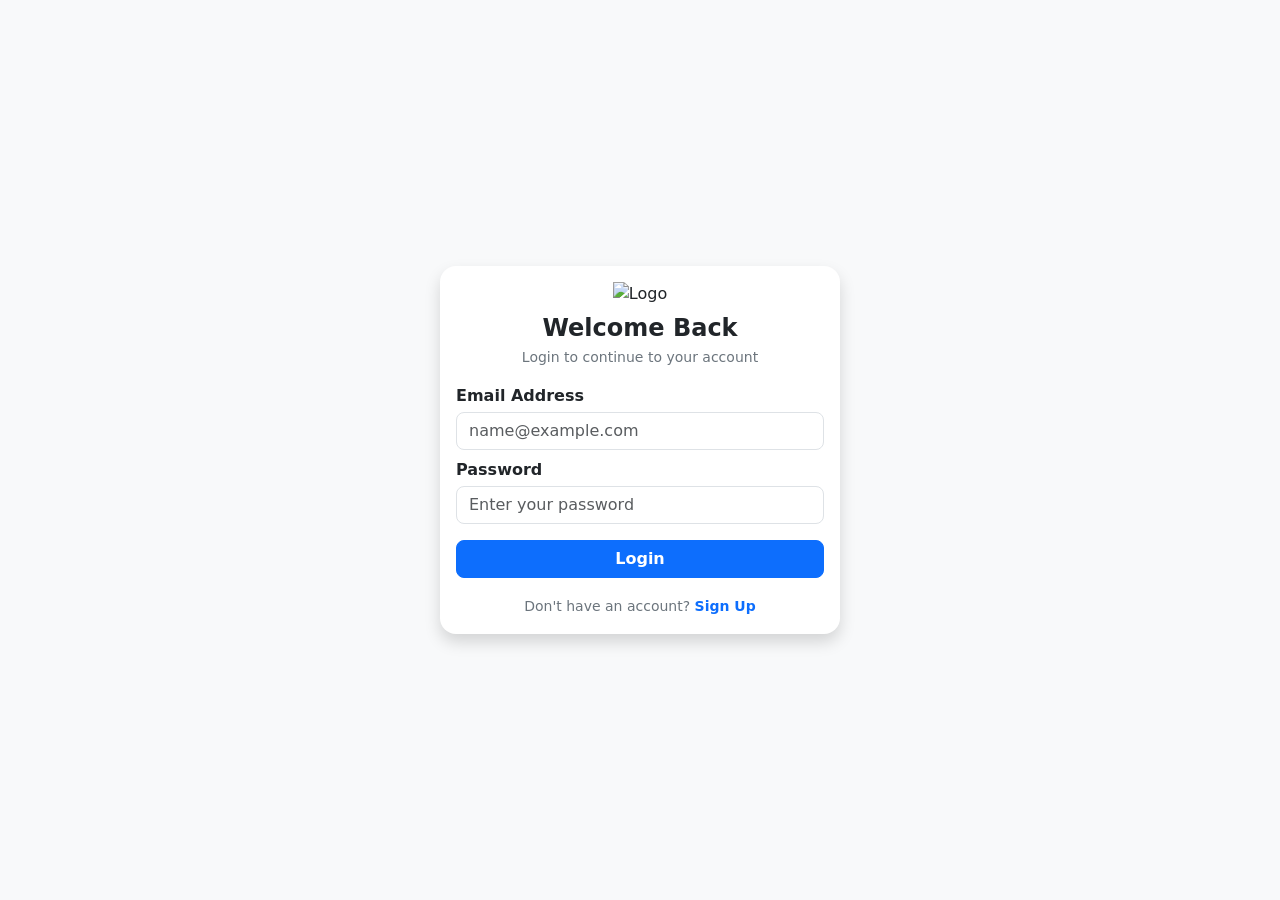
==== index.html @ fa8cd3ab "Add files via upload" ====
<!DOCTYPE html>
<html lang="en">

<head>
    <meta charset="UTF-8">
    <meta name="viewport" content="width=device-width, initial-scale=1.0">
    <title>Login | Nova</title>
    <link href="https://cdn.jsdelivr.net/npm/bootstrap@5.3.8/dist/css/bootstrap.min.css" rel="stylesheet">
</head>

<body class="bg-light">
    <div class="container min-vh-100 d-flex align-items-center justify-content-center py-3">
        <div class="card border-0 shadow rounded-4 p-3" style="max-width: 400px; width: 100%;">
            <div class="text-center mb-2">
                <img src="https://cdn-icons-png.flaticon.com/512/1006/1006771.png" width="50" height="50" alt="Logo"
                    class="mb-2">
                <h4 class="fw-bold mb-1">Welcome Back</h4>
                <p class="text-secondary small mb-2">
                    Login to continue to your account
                </p>
            </div>

            <form id="login-form">
                <div class="mb-2">
                    <label class="form-label fw-semibold mb-1">
                        Email Address
                    </label>
                    <input type="email" id="login-email" class="form-control rounded-3" placeholder="name@example.com"
                        required>
                </div>

                <div class="mb-2">
                    <label class="form-label fw-semibold mb-1">
                        Password
                    </label>
                    <input type="password" id="login-password" class="form-control rounded-3"
                        placeholder="Enter your password" required>
                </div>

                <div id="auth-message"></div>
                <button type="submit" id="login-button" class="btn btn-primary w-100 rounded-3 fw-semibold mt-2">
                    Login
                </button>
            </form>

            <div class="text-center mt-3">
                <span class="text-secondary small">
                    Don't have an account?
                </span>
                <a href="signup.html" class="text-primary fw-semibold text-decoration-none small">
                    Sign Up
                </a>
            </div>
        </div>
    </div>

    <script type="module" src="./index.js"></script>
    <script type="module" src="./dashboard.js"></script>
    <script type="module" src="./firebase.config.js"></script>
</body>

</html>
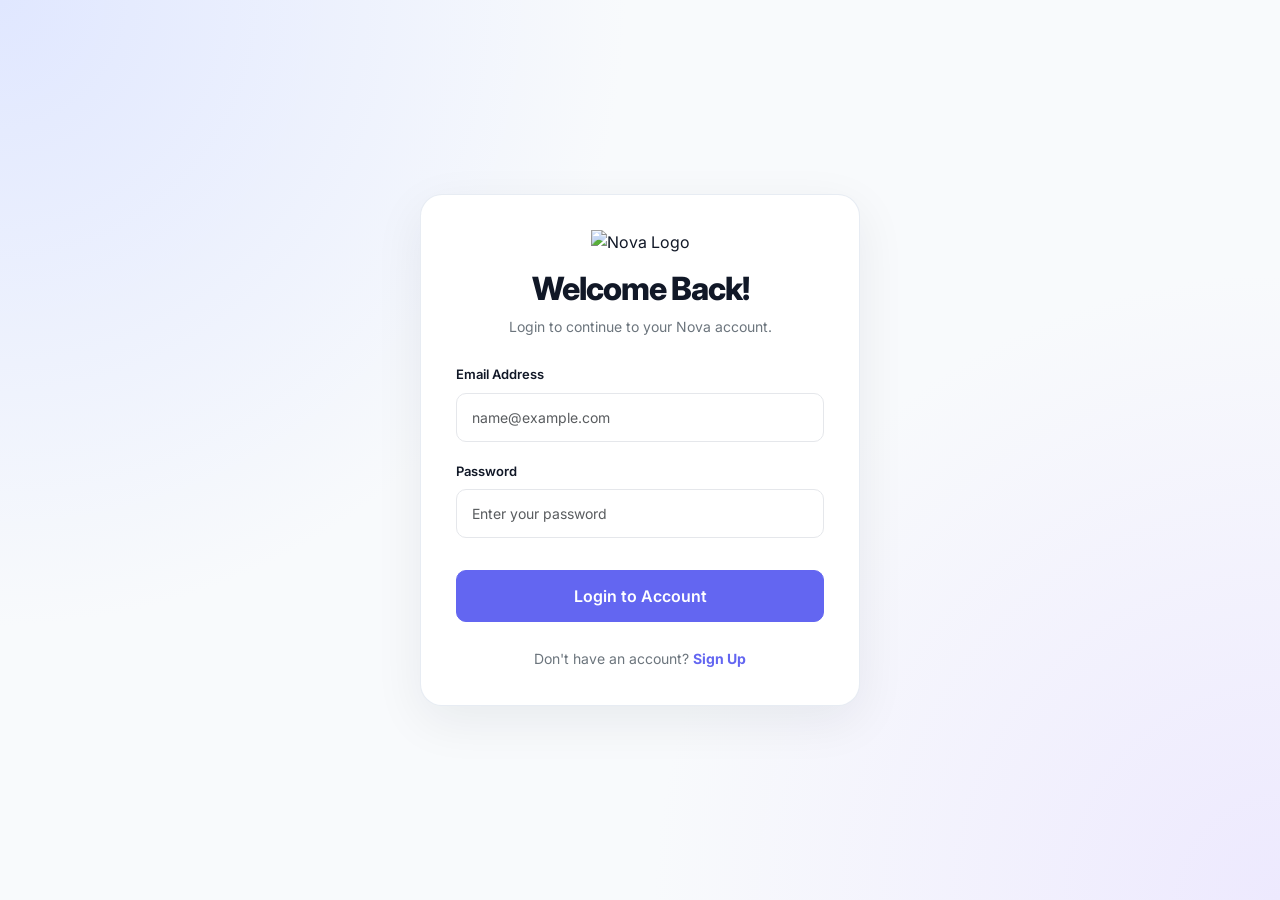
==== commit c0d6b521: "Refactor login page with new layout and features Updated the login page structure, added favicon and" ====
--- a/index.html
+++ b/index.html
@@ -2,61 +2,153 @@
 <html lang="en">
 
 <head>
+
     <meta charset="UTF-8">
+
     <meta name="viewport" content="width=device-width, initial-scale=1.0">
+
     <title>Login | Nova</title>
-    <link href="https://cdn.jsdelivr.net/npm/bootstrap@5.3.8/dist/css/bootstrap.min.css" rel="stylesheet">
+
+    <link rel="icon" type="image/png"
+        href="https://cdn-icons-png.flaticon.com/512/1006/1006771.png">
+
+    <link href="https://cdn.jsdelivr.net/npm/bootstrap@5.3.8/dist/css/bootstrap.min.css"
+        rel="stylesheet">
+
+    <link rel="stylesheet" href="style.css">
+
 </head>
 
-<body class="bg-light">
-    <div class="container min-vh-100 d-flex align-items-center justify-content-center py-3">
-        <div class="card border-0 shadow rounded-4 p-3" style="max-width: 400px; width: 100%;">
-            <div class="text-center mb-2">
-                <img src="https://cdn-icons-png.flaticon.com/512/1006/1006771.png" width="50" height="50" alt="Logo"
-                    class="mb-2">
-                <h4 class="fw-bold mb-1">Welcome Back</h4>
-                <p class="text-secondary small mb-2">
-                    Login to continue to your account
+<body>
+
+    <div class="auth-wrapper">
+
+        <div class="auth-card">
+
+            <div class="text-center mb-4">
+
+                <img src="https://cdn-icons-png.flaticon.com/512/1006/1006771.png"
+                    class="auth-logo mb-3"
+                    alt="Nova Logo">
+
+                <h2>Welcome Back!</h2>
+
+                <p class="text-secondary small">
+                    Login to continue to your Nova account.
                 </p>
+
             </div>
 
+
+            <!-- Login Form -->
+
             <form id="login-form">
-                <div class="mb-2">
-                    <label class="form-label fw-semibold mb-1">
+
+                <div class="mb-3">
+
+                    <label class="form-label fw-semibold">
                         Email Address
                     </label>
-                    <input type="email" id="login-email" class="form-control rounded-3" placeholder="name@example.com"
+
+                    <input type="email"
+                        id="login-email"
+                        class="form-control"
+                        placeholder="name@example.com"
                         required>
+
                 </div>
 
-                <div class="mb-2">
-                    <label class="form-label fw-semibold mb-1">
+
+                <div class="mb-3">
+
+                    <label class="form-label fw-semibold">
                         Password
                     </label>
-                    <input type="password" id="login-password" class="form-control rounded-3"
-                        placeholder="Enter your password" required>
+
+                    <input type="password"
+                        id="login-password"
+                        class="form-control"
+                        placeholder="Enter your password"
+                        required>
+
                 </div>
 
+
                 <div id="auth-message"></div>
-                <button type="submit" id="login-button" class="btn btn-primary w-100 rounded-3 fw-semibold mt-2">
-                    Login
+
+
+                <button type="submit"
+                    id="login-button"
+                    class="btn btn-primary w-100 mt-3">
+
+                    Login to Account
+
                 </button>
+
             </form>
 
-            <div class="text-center mt-3">
+
+            <div class="text-center mt-4">
+
                 <span class="text-secondary small">
                     Don't have an account?
                 </span>
-                <a href="signup.html" class="text-primary fw-semibold text-decoration-none small">
+
+                <a href="signup.html"
+                    class="text-primary fw-bold text-decoration-none small">
+
                     Sign Up
+
                 </a>
+
             </div>
+
         </div>
+
     </div>
 
+
+    <!-- Bootstrap Toast Notification -->
+
+    <div class="toast-container position-fixed top-0 end-0 p-3"
+        style="z-index: 9999;">
+
+        <div id="notification-toast"
+            class="toast border-0 shadow"
+            role="alert"
+            aria-live="assertive"
+            aria-atomic="true">
+
+            <div class="d-flex align-items-center">
+
+                <div class="toast-body" id="toast-message">
+
+                    Notification message
+
+                </div>
+
+                <button type="button"
+                    class="btn-close btn-close-white me-2 m-auto"
+                    data-bs-dismiss="toast"
+                    aria-label="Close">
+
+                </button>
+
+            </div>
+
+        </div>
+
+    </div>
+
+
+    <!-- Bootstrap JavaScript -->
+
+    <script src="https://cdn.jsdelivr.net/npm/bootstrap@5.3.8/dist/js/bootstrap.bundle.min.js"></script>
+
+    <!-- JavaScript -->
+
     <script type="module" src="./index.js"></script>
-    <script type="module" src="./dashboard.js"></script>
-    <script type="module" src="./firebase.config.js"></script>
+
 </body>
 
-</html>+</html>
--- a/style.css
+++ b/style.css
@@ -0,0 +1,238 @@
+@import url('https://fonts.googleapis.com/css2?family=Inter:wght@400;500;600;700;800&display=swap');
+
+:root {
+    --primary: #6366f1;
+    --primary-dark: #4f46e5;
+    --dark: #111827;
+    --secondary: #64748b;
+    --background: #f8fafc;
+    --border: #e5e7eb;
+}
+
+* {
+    font-family: 'Inter', sans-serif;
+}
+
+body {
+    background: var(--background);
+    color: var(--dark);
+    min-height: 100vh;
+}
+
+.btn-primary {
+    background: var(--primary);
+    border-color: var(--primary);
+}
+
+.btn-primary:hover {
+    background: var(--primary-dark);
+    border-color: var(--primary-dark);
+}
+
+.text-primary {
+    color: var(--primary) !important;
+}
+
+.navbar {
+    background: #fff;
+    border-bottom: 1px solid var(--border);
+}
+
+.brand-logo {
+    width: 38px;
+    height: 38px;
+    object-fit: contain;
+}
+
+.navbar-brand {
+    font-size: 24px;
+    font-weight: 800;
+    letter-spacing: -1px;
+}
+
+.dashboard-wrapper {
+    max-width: 1050px;
+    margin: auto;
+}
+
+.welcome-section {
+    background: linear-gradient(120deg, #6366f1, #818cf8);
+    border-radius: 20px;
+    padding: 40px;
+    color: white;
+    position: relative;
+    overflow: hidden;
+}
+
+.welcome-section::after {
+    content: "";
+    position: absolute;
+    width: 220px;
+    height: 220px;
+    border-radius: 50%;
+    background: rgba(255,255,255,.10);
+    right: -60px;
+    top: -90px;
+}
+
+.welcome-section h1 {
+    font-size: clamp(25px, 4vw, 36px);
+    font-weight: 800;
+    letter-spacing: -1.5px;
+}
+
+.welcome-section p {
+    color: rgba(255,255,255,.85);
+}
+
+.todo-card {
+    background: white;
+    border: 1px solid var(--border);
+    border-radius: 18px;
+    padding: 28px;
+    box-shadow: 0 5px 25px rgba(0,0,0,.035);
+}
+
+.todo-card h4 {
+    font-weight: 750;
+    letter-spacing: -.5px;
+}
+
+.form-control {
+    border: 1px solid var(--border);
+    padding: 13px 15px;
+    border-radius: 10px;
+    font-size: 14px;
+}
+
+.form-control:focus {
+    border-color: var(--primary);
+    box-shadow: 0 0 0 3px rgba(99,102,241,.12);
+}
+
+.todo-input-group {
+    display: flex;
+    gap: 10px;
+}
+
+.todo-input-group .form-control {
+    flex: 1;
+}
+
+.add-btn {
+    border-radius: 10px;
+    padding: 12px 22px;
+    font-weight: 600;
+    white-space: nowrap;
+}
+
+.todo-item {
+    background: white;
+    border: 1px solid var(--border);
+    border-radius: 12px;
+    padding: 16px 18px;
+    margin-bottom: 12px;
+    display: flex;
+    align-items: center;
+    justify-content: space-between;
+    gap: 15px;
+    transition: .2s ease;
+}
+
+.todo-item:hover {
+    border-color: #c7d2fe;
+    transform: translateY(-2px);
+    box-shadow: 0 5px 15px rgba(0,0,0,.04);
+}
+
+.todo-name {
+    font-size: 14px;
+    font-weight: 600;
+    overflow-wrap: anywhere;
+}
+
+.delete-btn {
+    border-radius: 8px;
+    flex-shrink: 0;
+}
+
+.empty-state {
+    background: white;
+    border: 1px dashed #cbd5e1;
+    border-radius: 15px;
+    padding: 40px 20px;
+    text-align: center;
+    color: var(--secondary);
+}
+
+.auth-wrapper {
+    min-height: 100vh;
+    display: flex;
+    align-items: center;
+    justify-content: center;
+    padding: 25px 15px;
+    background:
+        radial-gradient(circle at top left, #e0e7ff, transparent 40%),
+        radial-gradient(circle at bottom right, #ede9fe, transparent 40%),
+        #f8fafc;
+}
+
+.auth-card {
+    width: 100%;
+    max-width: 440px;
+    background: white;
+    border: 1px solid rgba(226,232,240,.8);
+    border-radius: 22px;
+    padding: 35px;
+    box-shadow: 0 15px 50px rgba(15,23,42,.07);
+}
+
+.auth-logo {
+    width: 58px;
+    height: 58px;
+    object-fit: contain;
+}
+
+.auth-card h2 {
+    font-weight: 800;
+    letter-spacing: -1px;
+}
+
+.auth-card .btn {
+    padding: 13px;
+    border-radius: 10px;
+    font-weight: 600;
+}
+
+.auth-card label {
+    font-size: 13px;
+}
+
+@media (max-width: 576px) {
+
+    .welcome-section {
+        padding: 28px 22px;
+        border-radius: 16px;
+    }
+
+    .todo-card {
+        padding: 20px 16px;
+    }
+
+    .todo-input-group {
+        flex-direction: column;
+    }
+
+    .add-btn {
+        width: 100%;
+    }
+
+    .auth-card {
+        padding: 27px 21px;
+        border-radius: 18px;
+    }
+
+    .navbar-brand {
+        font-size: 21px;
+    }
+}
